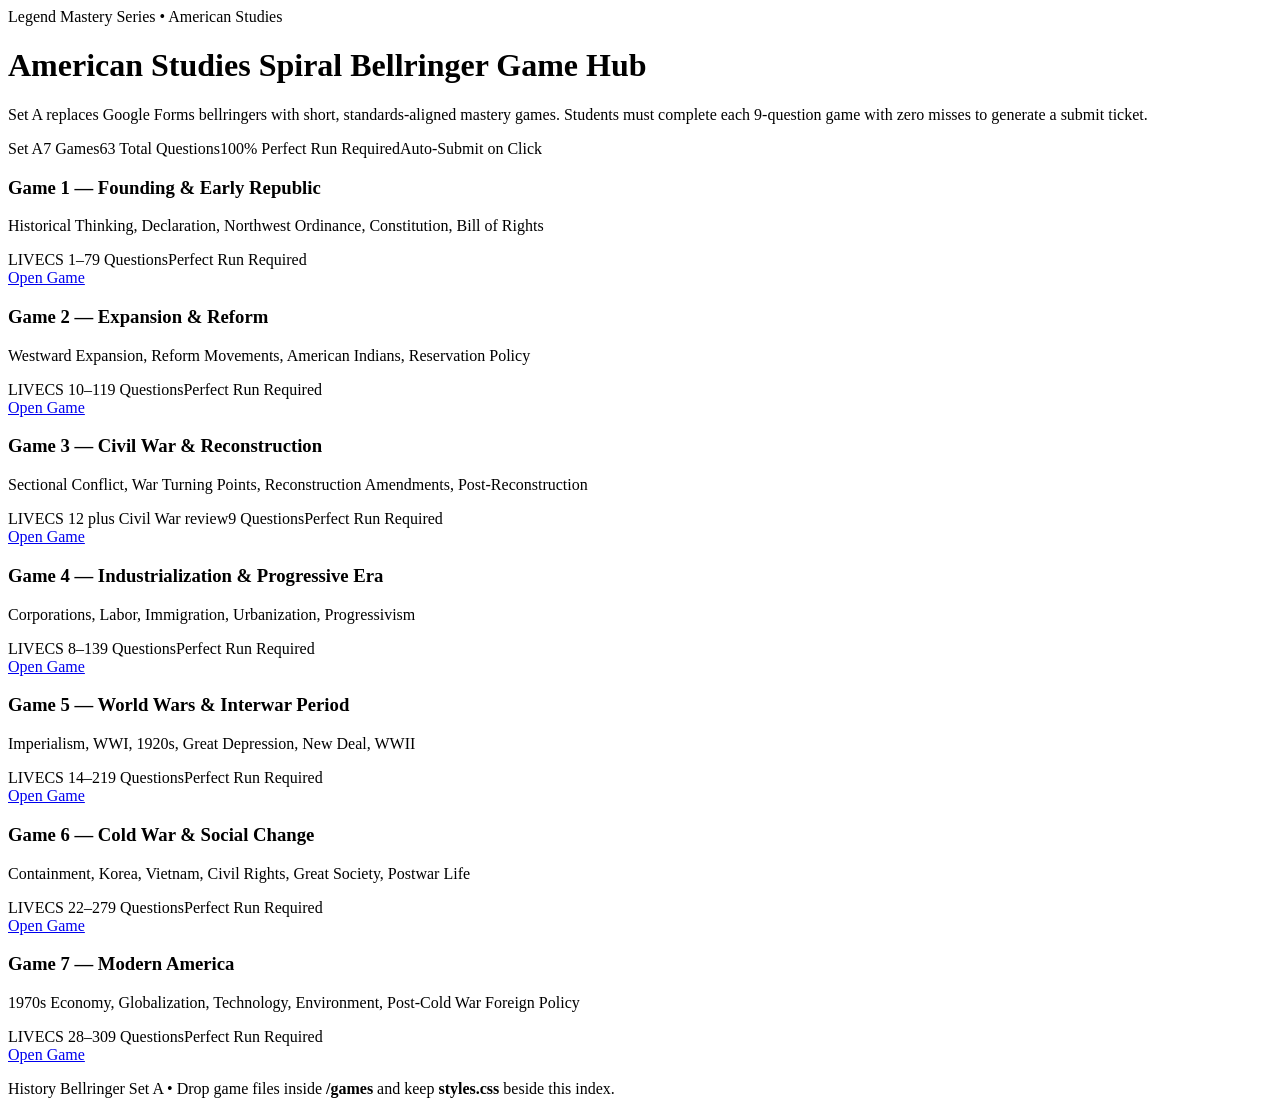
==== index.html @ cceb8383 "Create index.html" ====
<!doctype html>
<html lang="en"><head><meta charset="utf-8"><meta name="viewport" content="width=device-width,initial-scale=1"><title>American Studies Spiral Bellringer Hub — Set A</title><link rel="stylesheet" href="styles.css"><style>.plain{color:inherit;text-decoration:none}</style></head><body><div class="wrap">
<header class="hero"><div class="kicker">Legend Mastery Series • American Studies</div><h1>American Studies Spiral Bellringer Game Hub</h1><p class="sub">Set A replaces Google Forms bellringers with short, standards-aligned mastery games. Students must complete each 9-question game with zero misses to generate a submit ticket.</p><div class="pills"><span class="pill">Set A</span><span class="pill">7 Games</span><span class="pill">63 Total Questions</span><span class="pill">100% Perfect Run Required</span><span class="pill">Auto-Submit on Click</span></div></header>
<section class="grid"><article class="card">
  <h3><a class="plain" href="games/amstud-bellringer-game-1.html">Game 1 — Founding &amp; Early Republic</a></h3>
  <p class="muted">Historical Thinking, Declaration, Northwest Ordinance, Constitution, Bill of Rights</p>
  <div class="meta"><span class="tag live">LIVE</span><span class="tag">CS 1–7</span><span class="tag">9 Questions</span><span class="tag">Perfect Run Required</span></div>
  <div class="btn-row"><a class="btn" href="games/amstud-bellringer-game-1.html">Open Game</a></div>
</article><article class="card">
  <h3><a class="plain" href="games/amstud-bellringer-game-2.html">Game 2 — Expansion &amp; Reform</a></h3>
  <p class="muted">Westward Expansion, Reform Movements, American Indians, Reservation Policy</p>
  <div class="meta"><span class="tag live">LIVE</span><span class="tag">CS 10–11</span><span class="tag">9 Questions</span><span class="tag">Perfect Run Required</span></div>
  <div class="btn-row"><a class="btn" href="games/amstud-bellringer-game-2.html">Open Game</a></div>
</article><article class="card">
  <h3><a class="plain" href="games/amstud-bellringer-game-3.html">Game 3 — Civil War &amp; Reconstruction</a></h3>
  <p class="muted">Sectional Conflict, War Turning Points, Reconstruction Amendments, Post-Reconstruction</p>
  <div class="meta"><span class="tag live">LIVE</span><span class="tag">CS 12 plus Civil War review</span><span class="tag">9 Questions</span><span class="tag">Perfect Run Required</span></div>
  <div class="btn-row"><a class="btn" href="games/amstud-bellringer-game-3.html">Open Game</a></div>
</article><article class="card">
  <h3><a class="plain" href="games/amstud-bellringer-game-4.html">Game 4 — Industrialization &amp; Progressive Era</a></h3>
  <p class="muted">Corporations, Labor, Immigration, Urbanization, Progressivism</p>
  <div class="meta"><span class="tag live">LIVE</span><span class="tag">CS 8–13</span><span class="tag">9 Questions</span><span class="tag">Perfect Run Required</span></div>
  <div class="btn-row"><a class="btn" href="games/amstud-bellringer-game-4.html">Open Game</a></div>
</article><article class="card">
  <h3><a class="plain" href="games/amstud-bellringer-game-5.html">Game 5 — World Wars &amp; Interwar Period</a></h3>
  <p class="muted">Imperialism, WWI, 1920s, Great Depression, New Deal, WWII</p>
  <div class="meta"><span class="tag live">LIVE</span><span class="tag">CS 14–21</span><span class="tag">9 Questions</span><span class="tag">Perfect Run Required</span></div>
  <div class="btn-row"><a class="btn" href="games/amstud-bellringer-game-5.html">Open Game</a></div>
</article><article class="card">
  <h3><a class="plain" href="games/amstud-bellringer-game-6.html">Game 6 — Cold War &amp; Social Change</a></h3>
  <p class="muted">Containment, Korea, Vietnam, Civil Rights, Great Society, Postwar Life</p>
  <div class="meta"><span class="tag live">LIVE</span><span class="tag">CS 22–27</span><span class="tag">9 Questions</span><span class="tag">Perfect Run Required</span></div>
  <div class="btn-row"><a class="btn" href="games/amstud-bellringer-game-6.html">Open Game</a></div>
</article><article class="card">
  <h3><a class="plain" href="games/amstud-bellringer-game-7.html">Game 7 — Modern America</a></h3>
  <p class="muted">1970s Economy, Globalization, Technology, Environment, Post-Cold War Foreign Policy</p>
  <div class="meta"><span class="tag live">LIVE</span><span class="tag">CS 28–30</span><span class="tag">9 Questions</span><span class="tag">Perfect Run Required</span></div>
  <div class="btn-row"><a class="btn" href="games/amstud-bellringer-game-7.html">Open Game</a></div>
</article></section><p class="footer small">History Bellringer Set A • Drop game files inside <b>/games</b> and keep <b>styles.css</b> beside this index.</p></div></body></html>
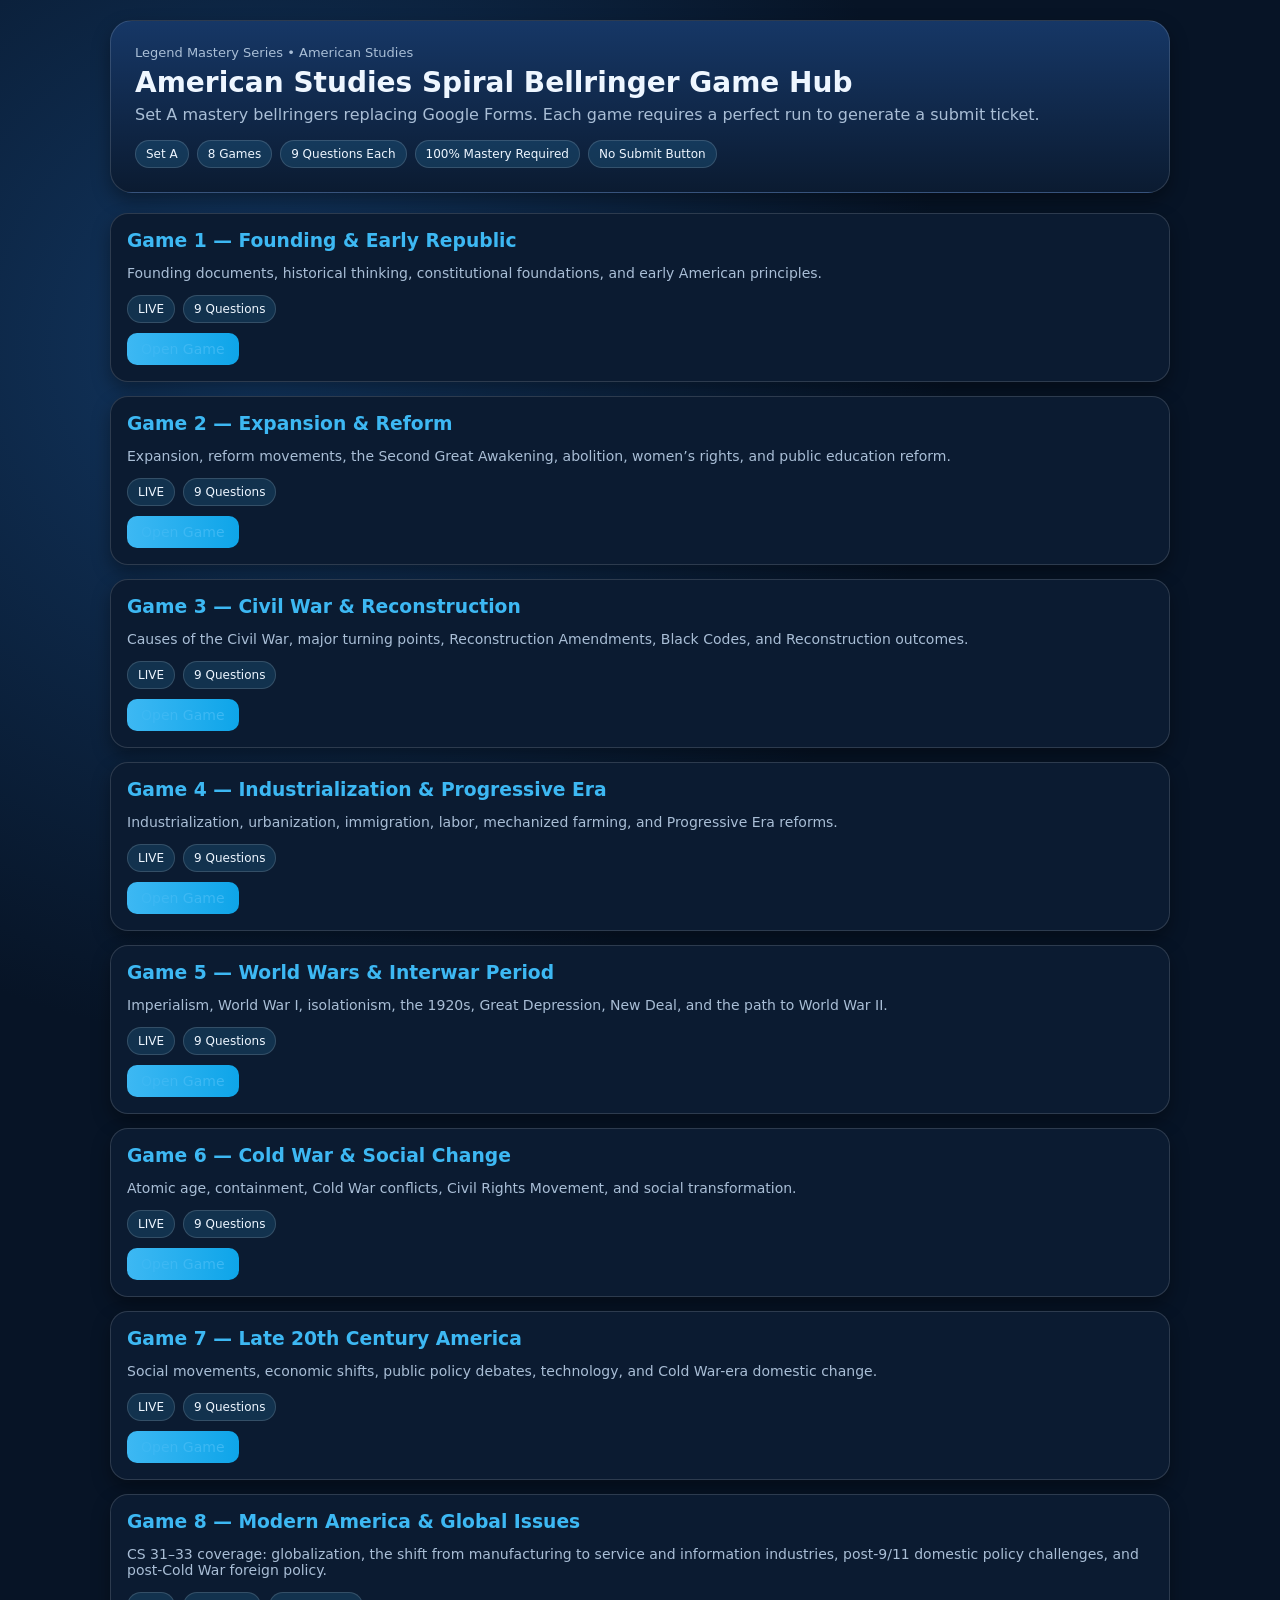
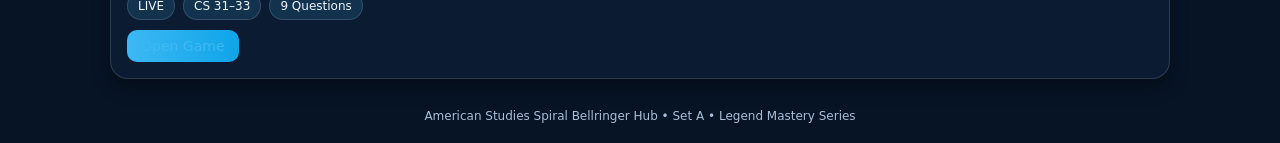
==== commit e98366cc: "Update index.html" ====
--- a/index.html
+++ b/index.html
@@ -1,39 +1,104 @@
 <!doctype html>
-<html lang="en"><head><meta charset="utf-8"><meta name="viewport" content="width=device-width,initial-scale=1"><title>American Studies Spiral Bellringer Hub — Set A</title><link rel="stylesheet" href="styles.css"><style>.plain{color:inherit;text-decoration:none}</style></head><body><div class="wrap">
-<header class="hero"><div class="kicker">Legend Mastery Series • American Studies</div><h1>American Studies Spiral Bellringer Game Hub</h1><p class="sub">Set A replaces Google Forms bellringers with short, standards-aligned mastery games. Students must complete each 9-question game with zero misses to generate a submit ticket.</p><div class="pills"><span class="pill">Set A</span><span class="pill">7 Games</span><span class="pill">63 Total Questions</span><span class="pill">100% Perfect Run Required</span><span class="pill">Auto-Submit on Click</span></div></header>
-<section class="grid"><article class="card">
-  <h3><a class="plain" href="games/amstud-bellringer-game-1.html">Game 1 — Founding &amp; Early Republic</a></h3>
-  <p class="muted">Historical Thinking, Declaration, Northwest Ordinance, Constitution, Bill of Rights</p>
-  <div class="meta"><span class="tag live">LIVE</span><span class="tag">CS 1–7</span><span class="tag">9 Questions</span><span class="tag">Perfect Run Required</span></div>
-  <div class="btn-row"><a class="btn" href="games/amstud-bellringer-game-1.html">Open Game</a></div>
-</article><article class="card">
-  <h3><a class="plain" href="games/amstud-bellringer-game-2.html">Game 2 — Expansion &amp; Reform</a></h3>
-  <p class="muted">Westward Expansion, Reform Movements, American Indians, Reservation Policy</p>
-  <div class="meta"><span class="tag live">LIVE</span><span class="tag">CS 10–11</span><span class="tag">9 Questions</span><span class="tag">Perfect Run Required</span></div>
-  <div class="btn-row"><a class="btn" href="games/amstud-bellringer-game-2.html">Open Game</a></div>
-</article><article class="card">
-  <h3><a class="plain" href="games/amstud-bellringer-game-3.html">Game 3 — Civil War &amp; Reconstruction</a></h3>
-  <p class="muted">Sectional Conflict, War Turning Points, Reconstruction Amendments, Post-Reconstruction</p>
-  <div class="meta"><span class="tag live">LIVE</span><span class="tag">CS 12 plus Civil War review</span><span class="tag">9 Questions</span><span class="tag">Perfect Run Required</span></div>
-  <div class="btn-row"><a class="btn" href="games/amstud-bellringer-game-3.html">Open Game</a></div>
-</article><article class="card">
-  <h3><a class="plain" href="games/amstud-bellringer-game-4.html">Game 4 — Industrialization &amp; Progressive Era</a></h3>
-  <p class="muted">Corporations, Labor, Immigration, Urbanization, Progressivism</p>
-  <div class="meta"><span class="tag live">LIVE</span><span class="tag">CS 8–13</span><span class="tag">9 Questions</span><span class="tag">Perfect Run Required</span></div>
-  <div class="btn-row"><a class="btn" href="games/amstud-bellringer-game-4.html">Open Game</a></div>
-</article><article class="card">
-  <h3><a class="plain" href="games/amstud-bellringer-game-5.html">Game 5 — World Wars &amp; Interwar Period</a></h3>
-  <p class="muted">Imperialism, WWI, 1920s, Great Depression, New Deal, WWII</p>
-  <div class="meta"><span class="tag live">LIVE</span><span class="tag">CS 14–21</span><span class="tag">9 Questions</span><span class="tag">Perfect Run Required</span></div>
-  <div class="btn-row"><a class="btn" href="games/amstud-bellringer-game-5.html">Open Game</a></div>
-</article><article class="card">
-  <h3><a class="plain" href="games/amstud-bellringer-game-6.html">Game 6 — Cold War &amp; Social Change</a></h3>
-  <p class="muted">Containment, Korea, Vietnam, Civil Rights, Great Society, Postwar Life</p>
-  <div class="meta"><span class="tag live">LIVE</span><span class="tag">CS 22–27</span><span class="tag">9 Questions</span><span class="tag">Perfect Run Required</span></div>
-  <div class="btn-row"><a class="btn" href="games/amstud-bellringer-game-6.html">Open Game</a></div>
-</article><article class="card">
-  <h3><a class="plain" href="games/amstud-bellringer-game-7.html">Game 7 — Modern America</a></h3>
-  <p class="muted">1970s Economy, Globalization, Technology, Environment, Post-Cold War Foreign Policy</p>
-  <div class="meta"><span class="tag live">LIVE</span><span class="tag">CS 28–30</span><span class="tag">9 Questions</span><span class="tag">Perfect Run Required</span></div>
-  <div class="btn-row"><a class="btn" href="games/amstud-bellringer-game-7.html">Open Game</a></div>
-</article></section><p class="footer small">History Bellringer Set A • Drop game files inside <b>/games</b> and keep <b>styles.css</b> beside this index.</p></div></body></html>
+<html lang="en">
+<head>
+  <meta charset="utf-8" />
+  <meta name="viewport" content="width=device-width,initial-scale=1" />
+  <title>American Studies Spiral Bellringer Hub — Legend Mastery Series</title>
+  <link rel="stylesheet" href="styles.css" />
+</head>
+
+<body>
+  <div class="wrap">
+
+    <header class="hero">
+      <div class="kicker">Legend Mastery Series • American Studies</div>
+      <h1>American Studies Spiral Bellringer Game Hub</h1>
+      <p class="sub">
+        Set A mastery bellringers replacing Google Forms. Each game requires a perfect run to generate a submit ticket.
+      </p>
+
+      <div class="pills">
+        <span class="pill">Set A</span>
+        <span class="pill">8 Games</span>
+        <span class="pill">9 Questions Each</span>
+        <span class="pill">100% Mastery Required</span>
+        <span class="pill">No Submit Button</span>
+      </div>
+    </header>
+
+    <main class="grid">
+
+      <article class="repo-card">
+        <h3><a href="games/amstud-bellringer-game-1.html">Game 1 — Founding & Early Republic</a></h3>
+        <p>Founding documents, historical thinking, constitutional foundations, and early American principles.</p>
+        <div class="pills"><span class="pill">LIVE</span><span class="pill">9 Questions</span></div>
+        <div class="btn-row"><a class="btn" href="games/amstud-bellringer-game-1.html">Open Game</a></div>
+      </article>
+
+      <article class="repo-card">
+        <h3><a href="games/amstud-bellringer-game-2.html">Game 2 — Expansion & Reform</a></h3>
+        <p>Expansion, reform movements, the Second Great Awakening, abolition, women’s rights, and public education reform.</p>
+        <div class="pills"><span class="pill">LIVE</span><span class="pill">9 Questions</span></div>
+        <div class="btn-row"><a class="btn" href="games/amstud-bellringer-game-2.html">Open Game</a></div>
+      </article>
+
+      <article class="repo-card">
+        <h3><a href="games/amstud-bellringer-game-3.html">Game 3 — Civil War & Reconstruction</a></h3>
+        <p>Causes of the Civil War, major turning points, Reconstruction Amendments, Black Codes, and Reconstruction outcomes.</p>
+        <div class="pills"><span class="pill">LIVE</span><span class="pill">9 Questions</span></div>
+        <div class="btn-row"><a class="btn" href="games/amstud-bellringer-game-3.html">Open Game</a></div>
+      </article>
+
+      <article class="repo-card">
+        <h3><a href="games/amstud-bellringer-game-4.html">Game 4 — Industrialization & Progressive Era</a></h3>
+        <p>Industrialization, urbanization, immigration, labor, mechanized farming, and Progressive Era reforms.</p>
+        <div class="pills"><span class="pill">LIVE</span><span class="pill">9 Questions</span></div>
+        <div class="btn-row"><a class="btn" href="games/amstud-bellringer-game-4.html">Open Game</a></div>
+      </article>
+
+      <article class="repo-card">
+        <h3><a href="games/amstud-bellringer-game-5.html">Game 5 — World Wars & Interwar Period</a></h3>
+        <p>Imperialism, World War I, isolationism, the 1920s, Great Depression, New Deal, and the path to World War II.</p>
+        <div class="pills"><span class="pill">LIVE</span><span class="pill">9 Questions</span></div>
+        <div class="btn-row"><a class="btn" href="games/amstud-bellringer-game-5.html">Open Game</a></div>
+      </article>
+
+      <article class="repo-card">
+        <h3><a href="games/amstud-bellringer-game-6.html">Game 6 — Cold War & Social Change</a></h3>
+        <p>Atomic age, containment, Cold War conflicts, Civil Rights Movement, and social transformation.</p>
+        <div class="pills"><span class="pill">LIVE</span><span class="pill">9 Questions</span></div>
+        <div class="btn-row"><a class="btn" href="games/amstud-bellringer-game-6.html">Open Game</a></div>
+      </article>
+
+      <article class="repo-card">
+        <h3><a href="games/amstud-bellringer-game-7.html">Game 7 — Late 20th Century America</a></h3>
+        <p>Social movements, economic shifts, public policy debates, technology, and Cold War-era domestic change.</p>
+        <div class="pills"><span class="pill">LIVE</span><span class="pill">9 Questions</span></div>
+        <div class="btn-row"><a class="btn" href="games/amstud-bellringer-game-7.html">Open Game</a></div>
+      </article>
+
+      <article class="repo-card">
+        <h3><a href="games/amstud-bellringer-game-8.html">Game 8 — Modern America & Global Issues</a></h3>
+        <p>
+          CS 31–33 coverage: globalization, the shift from manufacturing to service and information industries,
+          post-9/11 domestic policy challenges, and post-Cold War foreign policy.
+        </p>
+        <div class="pills">
+          <span class="pill">LIVE</span>
+          <span class="pill">CS 31–33</span>
+          <span class="pill">9 Questions</span>
+        </div>
+        <div class="btn-row">
+          <a class="btn" href="games/amstud-bellringer-game-8.html">Open Game</a>
+        </div>
+      </article>
+
+    </main>
+
+    <footer class="footer">
+      American Studies Spiral Bellringer Hub • Set A • Legend Mastery Series
+    </footer>
+
+  </div>
+</body>
+</html>
--- a/styles.css
+++ b/styles.css
@@ -0,0 +1,257 @@
+/* =========================
+   ROOT VARIABLES
+========================= */
+:root {
+  --bg: #071426;
+  --panel: #0b1b31;
+  --panel-2: #102542;
+  --text: #eef6ff;
+  --muted: #a9bed6;
+  --line: rgba(255,255,255,0.14);
+
+  --blue: #3db8f3;
+  --green: #22c55e;
+  --red: #ef4444;
+  --gold: #fbbf24;
+
+  --shadow: 0 8px 18px rgba(0,0,0,0.35);
+}
+
+/* =========================
+   GLOBAL
+========================= */
+* {
+  box-sizing: border-box;
+}
+
+body {
+  margin: 0;
+  font-family: Inter, system-ui, -apple-system, Segoe UI, Roboto, Arial, sans-serif;
+  background: radial-gradient(circle at 20% 20%, #123660, #071426 40%);
+  color: var(--text);
+}
+
+.wrap {
+  max-width: 1100px;
+  margin: auto;
+  padding: 20px;
+}
+
+/* =========================
+   HERO HEADER
+========================= */
+.hero {
+  background: linear-gradient(180deg, #163766, #0b1b31);
+  border-radius: 22px;
+  padding: 24px;
+  margin-bottom: 20px;
+  border: 1px solid var(--line);
+  box-shadow: var(--shadow);
+}
+
+.kicker {
+  color: var(--muted);
+  font-size: 13px;
+  margin-bottom: 6px;
+}
+
+.hero h1 {
+  margin: 0;
+  font-size: 28px;
+}
+
+.sub {
+  color: var(--muted);
+  margin-top: 6px;
+}
+
+/* =========================
+   PILLS
+========================= */
+.pills {
+  display: flex;
+  gap: 8px;
+  flex-wrap: wrap;
+  margin-top: 12px;
+}
+
+.pill {
+  background: rgba(61,184,243,0.15);
+  border: 1px solid var(--line);
+  padding: 6px 10px;
+  border-radius: 999px;
+  font-size: 12px;
+}
+
+/* =========================
+   CARD GRID (HUB)
+========================= */
+.grid {
+  display: grid;
+  gap: 14px;
+}
+
+.repo-card {
+  background: var(--panel);
+  border: 1px solid var(--line);
+  border-radius: 18px;
+  padding: 16px;
+  box-shadow: var(--shadow);
+}
+
+.repo-card h3 {
+  margin: 0 0 8px 0;
+}
+
+.repo-card a {
+  color: var(--blue);
+  text-decoration: none;
+}
+
+.repo-card p {
+  color: var(--muted);
+  font-size: 14px;
+}
+
+.btn-row {
+  margin-top: 10px;
+}
+
+/* =========================
+   BUTTONS
+========================= */
+.btn {
+  display: inline-block;
+  padding: 8px 14px;
+  border-radius: 10px;
+  border: none;
+  cursor: pointer;
+  font-size: 14px;
+  background: linear-gradient(90deg, #3db8f3, #0ea5e9);
+  color: white;
+}
+
+.btn.secondary {
+  background: rgba(255,255,255,0.08);
+  border: 1px solid var(--line);
+}
+
+/* =========================
+   GAME SHELL
+========================= */
+.game-shell {
+  background: var(--panel);
+  border: 1px solid var(--line);
+  border-radius: 20px;
+  padding: 20px;
+  box-shadow: var(--shadow);
+}
+
+/* =========================
+   HUD (TOP BAR)
+========================= */
+.hud {
+  display: grid;
+  grid-template-columns: repeat(4, 1fr);
+  gap: 10px;
+  margin-bottom: 14px;
+}
+
+.hud-box {
+  background: var(--panel-2);
+  border: 1px solid var(--line);
+  padding: 10px;
+  border-radius: 12px;
+  text-align: center;
+  font-size: 14px;
+}
+
+/* =========================
+   QUESTION
+========================= */
+.question {
+  font-size: 18px;
+  margin-bottom: 12px;
+}
+
+/* =========================
+   CHOICES
+========================= */
+.choices {
+  display: grid;
+  gap: 10px;
+}
+
+.choice {
+  padding: 10px;
+  border: 1px solid var(--line);
+  border-radius: 12px;
+  cursor: pointer;
+  transition: 0.2s;
+}
+
+.choice:hover {
+  background: rgba(61,184,243,0.12);
+}
+
+.choice.correct {
+  border: 2px solid var(--green);
+  background: rgba(34,197,94,0.15);
+}
+
+.choice.incorrect {
+  border: 2px solid var(--red);
+  background: rgba(239,68,68,0.15);
+}
+
+/* =========================
+   FEEDBACK BOX
+========================= */
+.feedback {
+  margin-top: 14px;
+  padding: 12px;
+  border-radius: 12px;
+  background: rgba(255,255,255,0.08);
+  border: 1px solid var(--line);
+  min-height: 60px;
+}
+
+/* =========================
+   START SCREEN
+========================= */
+.start {
+  text-align: center;
+}
+
+.start input {
+  width: 100%;
+  padding: 10px;
+  border-radius: 10px;
+  border: 1px solid var(--line);
+  margin: 10px 0;
+  background: var(--panel-2);
+  color: var(--text);
+}
+
+/* =========================
+   ERROR BOX (IMPORTANT)
+========================= */
+.error-box {
+  margin-top: 14px;
+  padding: 10px;
+  border-radius: 10px;
+  border: 1px solid var(--red);
+  background: rgba(239,68,68,0.15);
+  color: #ffd6d6;
+  white-space: pre-wrap;
+}
+
+/* =========================
+   FOOTER
+========================= */
+.footer {
+  margin-top: 30px;
+  text-align: center;
+  color: var(--muted);
+  font-size: 12px;
+}
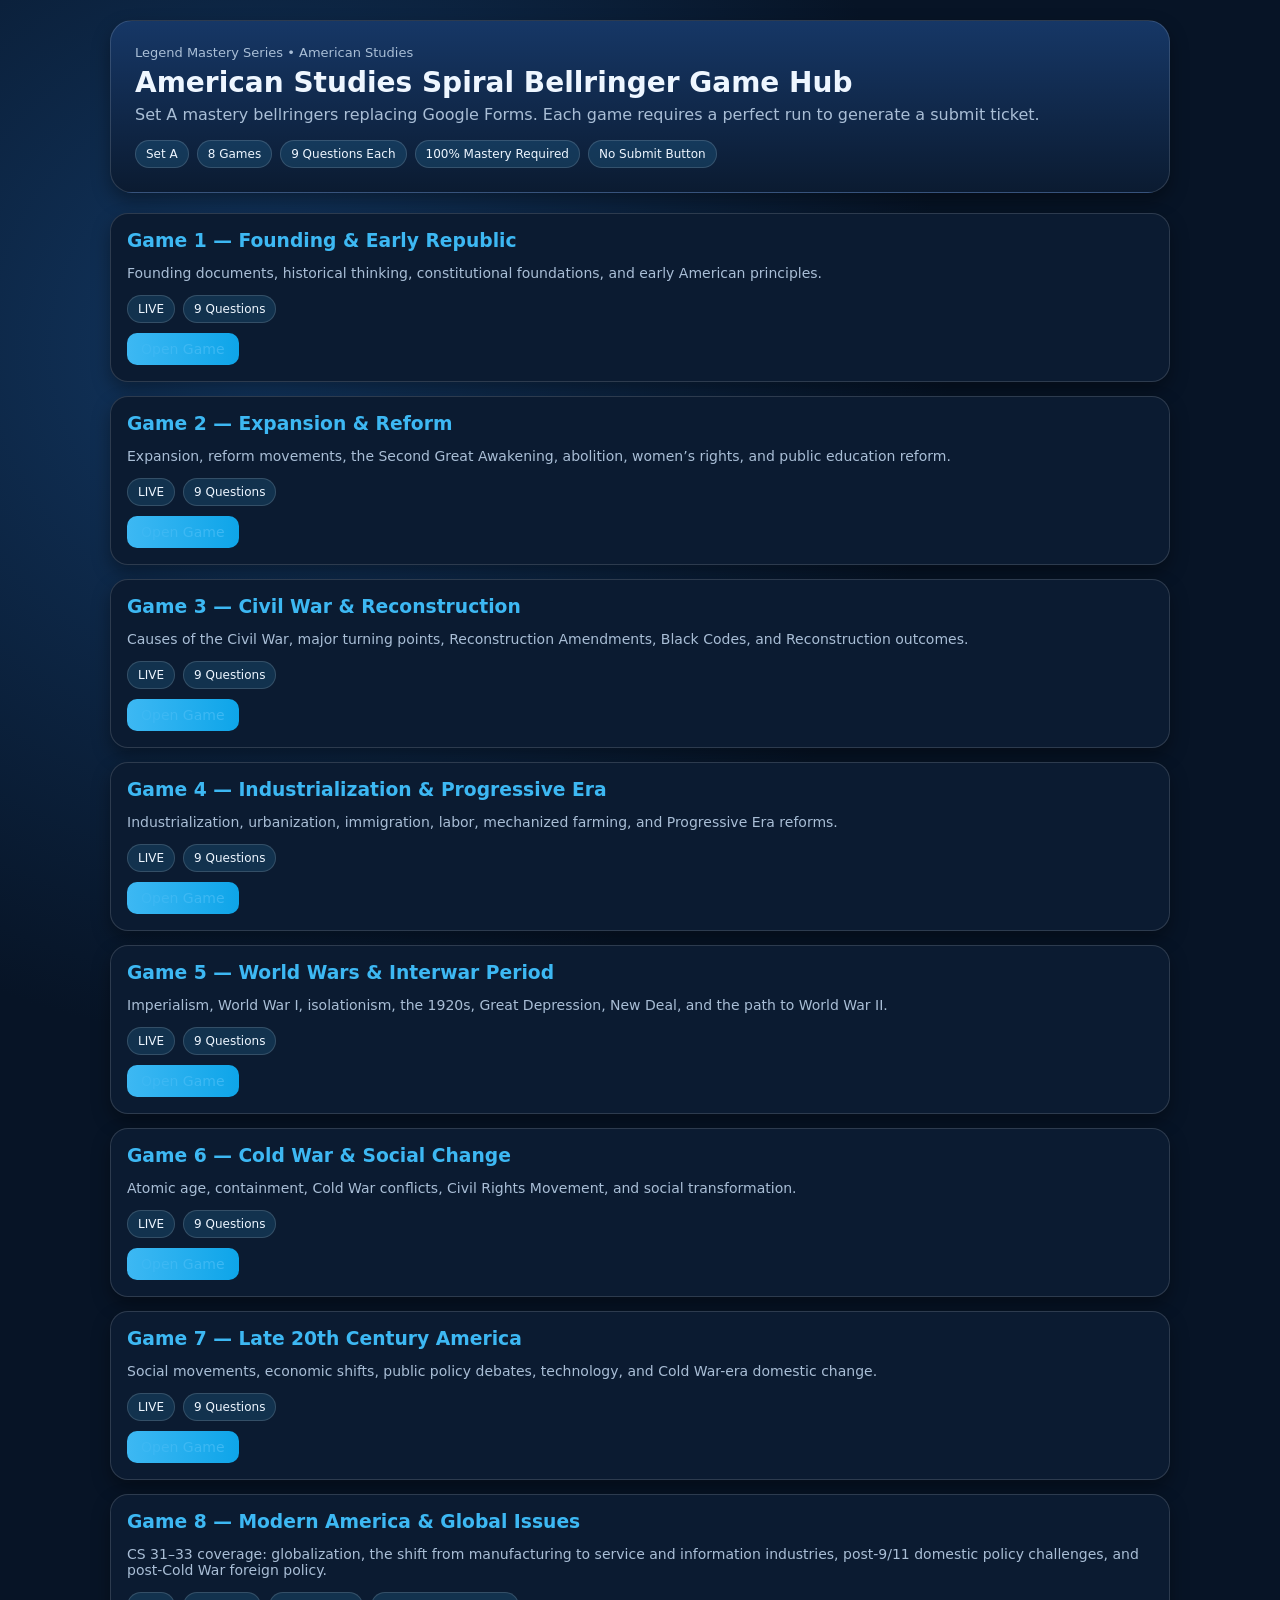
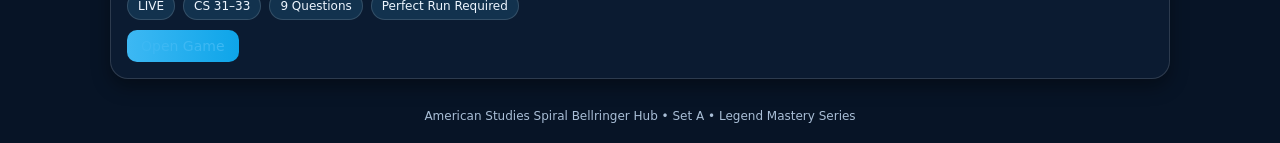
==== commit 79309ddd: "Update index.html" ====
--- a/index.html
+++ b/index.html
@@ -77,21 +77,24 @@
         <div class="btn-row"><a class="btn" href="games/amstud-bellringer-game-7.html">Open Game</a></div>
       </article>
 
-      <article class="repo-card">
-        <h3><a href="games/amstud-bellringer-game-8.html">Game 8 — Modern America & Global Issues</a></h3>
-        <p>
-          CS 31–33 coverage: globalization, the shift from manufacturing to service and information industries,
-          post-9/11 domestic policy challenges, and post-Cold War foreign policy.
-        </p>
-        <div class="pills">
-          <span class="pill">LIVE</span>
-          <span class="pill">CS 31–33</span>
-          <span class="pill">9 Questions</span>
-        </div>
-        <div class="btn-row">
-          <a class="btn" href="games/amstud-bellringer-game-8.html">Open Game</a>
-        </div>
-      </article>
+     <article class="repo-card">
+  <h3><a href="games/amstud-bellringer-game-8.html">Game 8 — Modern America & Global Issues</a></h3>
+  <p class="muted">
+    CS 31–33 coverage: globalization, the shift from manufacturing to service and information industries,
+    post-9/11 domestic policy challenges, and post-Cold War foreign policy.
+  </p>
+
+  <div class="pills">
+    <span class="pill">LIVE</span>
+    <span class="pill">CS 31–33</span>
+    <span class="pill">9 Questions</span>
+    <span class="pill">Perfect Run Required</span>
+  </div>
+
+  <div class="btn-row">
+    <a class="btn" href="games/amstud-bellringer-game-8.html">Open Game</a>
+  </div>
+</article>
 
     </main>
 
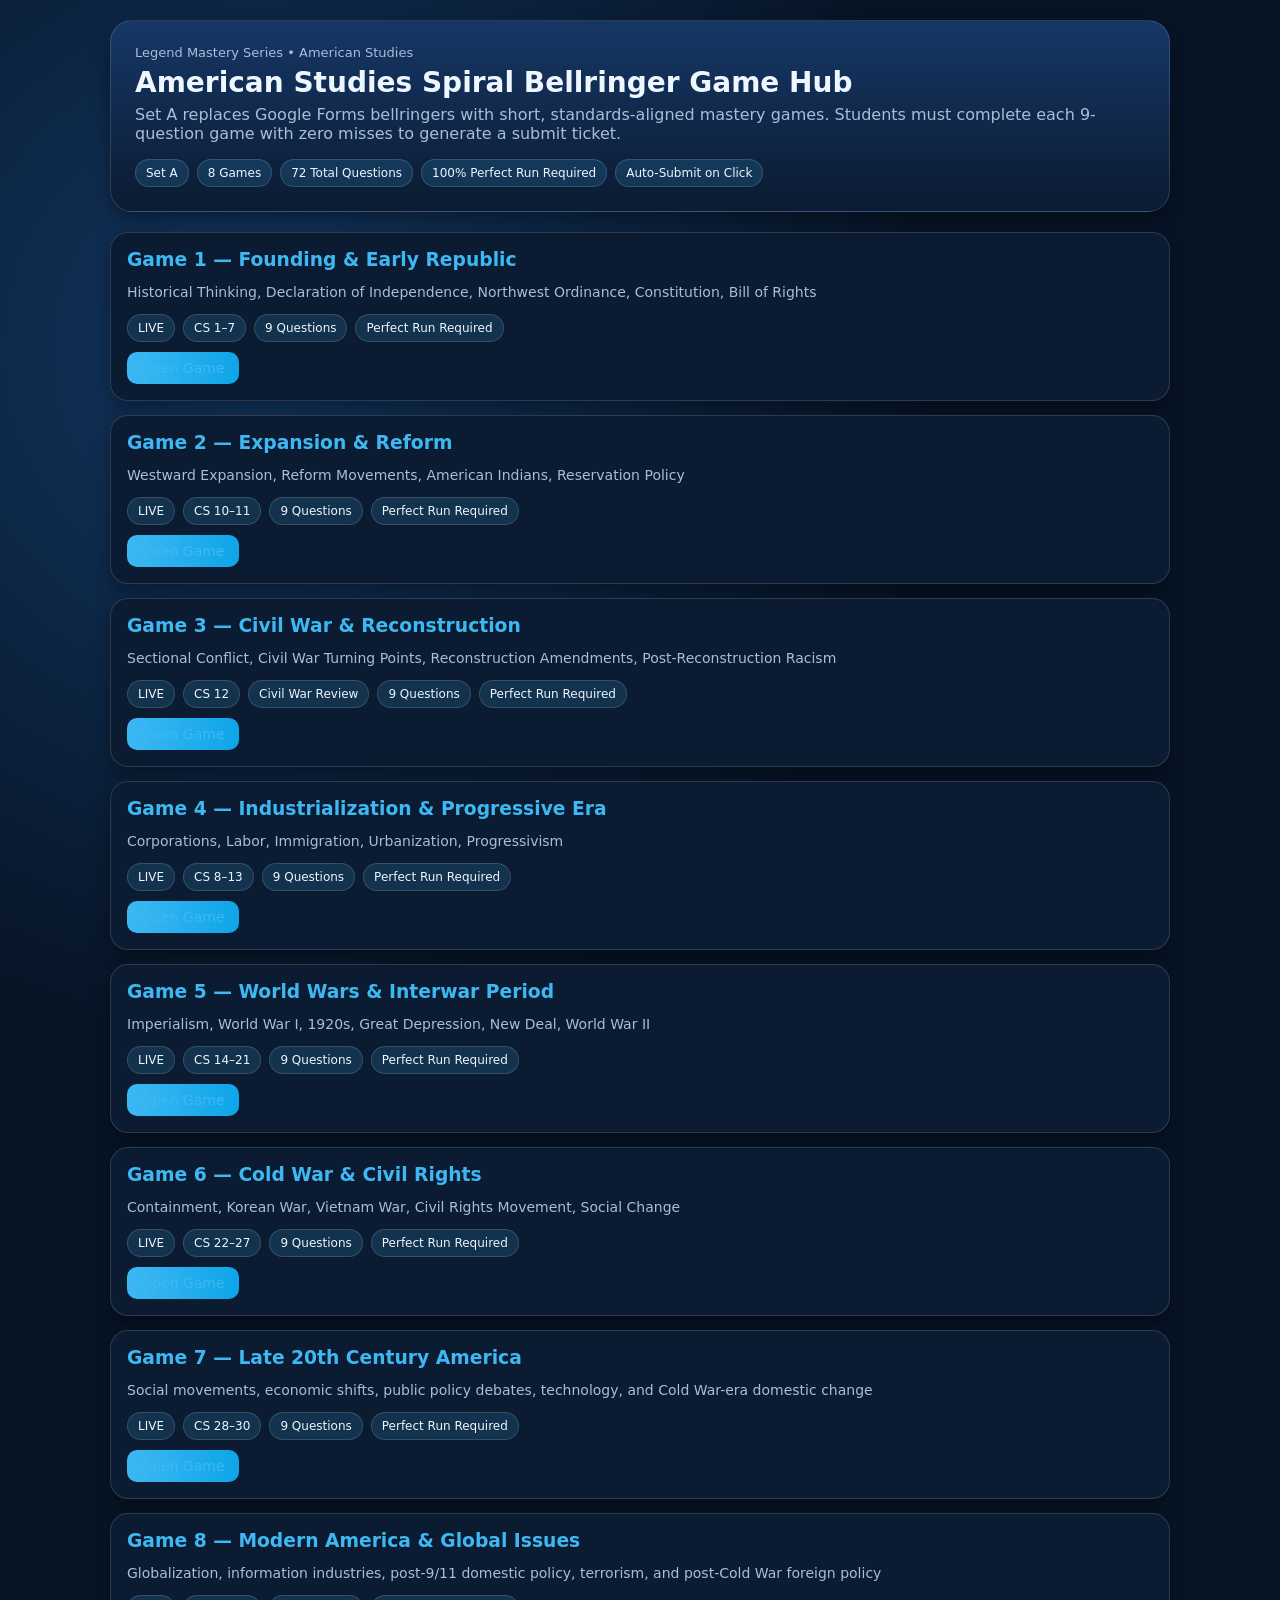
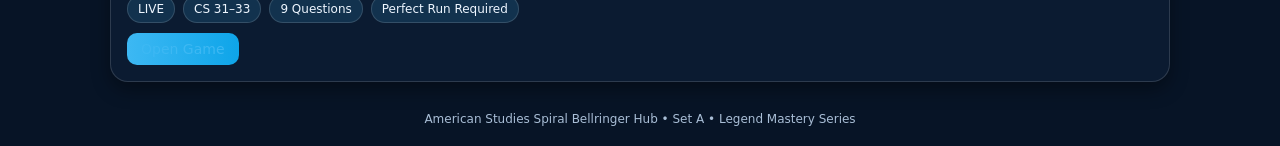
==== commit 947a14ae: "Update index.html" ====
--- a/index.html
+++ b/index.html
@@ -14,15 +14,16 @@
       <div class="kicker">Legend Mastery Series • American Studies</div>
       <h1>American Studies Spiral Bellringer Game Hub</h1>
       <p class="sub">
-        Set A mastery bellringers replacing Google Forms. Each game requires a perfect run to generate a submit ticket.
+        Set A replaces Google Forms bellringers with short, standards-aligned mastery games.
+        Students must complete each 9-question game with zero misses to generate a submit ticket.
       </p>
 
       <div class="pills">
         <span class="pill">Set A</span>
         <span class="pill">8 Games</span>
-        <span class="pill">9 Questions Each</span>
-        <span class="pill">100% Mastery Required</span>
-        <span class="pill">No Submit Button</span>
+        <span class="pill">72 Total Questions</span>
+        <span class="pill">100% Perfect Run Required</span>
+        <span class="pill">Auto-Submit on Click</span>
       </div>
     </header>
 
@@ -30,71 +31,132 @@
 
       <article class="repo-card">
         <h3><a href="games/amstud-bellringer-game-1.html">Game 1 — Founding & Early Republic</a></h3>
-        <p>Founding documents, historical thinking, constitutional foundations, and early American principles.</p>
-        <div class="pills"><span class="pill">LIVE</span><span class="pill">9 Questions</span></div>
-        <div class="btn-row"><a class="btn" href="games/amstud-bellringer-game-1.html">Open Game</a></div>
+        <p class="muted">
+          Historical Thinking, Declaration of Independence, Northwest Ordinance, Constitution, Bill of Rights
+        </p>
+        <div class="pills">
+          <span class="pill">LIVE</span>
+          <span class="pill">CS 1–7</span>
+          <span class="pill">9 Questions</span>
+          <span class="pill">Perfect Run Required</span>
+        </div>
+        <div class="btn-row">
+          <a class="btn" href="games/amstud-bellringer-game-1.html">Open Game</a>
+        </div>
       </article>
 
       <article class="repo-card">
         <h3><a href="games/amstud-bellringer-game-2.html">Game 2 — Expansion & Reform</a></h3>
-        <p>Expansion, reform movements, the Second Great Awakening, abolition, women’s rights, and public education reform.</p>
-        <div class="pills"><span class="pill">LIVE</span><span class="pill">9 Questions</span></div>
-        <div class="btn-row"><a class="btn" href="games/amstud-bellringer-game-2.html">Open Game</a></div>
+        <p class="muted">
+          Westward Expansion, Reform Movements, American Indians, Reservation Policy
+        </p>
+        <div class="pills">
+          <span class="pill">LIVE</span>
+          <span class="pill">CS 10–11</span>
+          <span class="pill">9 Questions</span>
+          <span class="pill">Perfect Run Required</span>
+        </div>
+        <div class="btn-row">
+          <a class="btn" href="games/amstud-bellringer-game-2.html">Open Game</a>
+        </div>
       </article>
 
       <article class="repo-card">
         <h3><a href="games/amstud-bellringer-game-3.html">Game 3 — Civil War & Reconstruction</a></h3>
-        <p>Causes of the Civil War, major turning points, Reconstruction Amendments, Black Codes, and Reconstruction outcomes.</p>
-        <div class="pills"><span class="pill">LIVE</span><span class="pill">9 Questions</span></div>
-        <div class="btn-row"><a class="btn" href="games/amstud-bellringer-game-3.html">Open Game</a></div>
+        <p class="muted">
+          Sectional Conflict, Civil War Turning Points, Reconstruction Amendments, Post-Reconstruction Racism
+        </p>
+        <div class="pills">
+          <span class="pill">LIVE</span>
+          <span class="pill">CS 12</span>
+          <span class="pill">Civil War Review</span>
+          <span class="pill">9 Questions</span>
+          <span class="pill">Perfect Run Required</span>
+        </div>
+        <div class="btn-row">
+          <a class="btn" href="games/amstud-bellringer-game-3.html">Open Game</a>
+        </div>
       </article>
 
       <article class="repo-card">
         <h3><a href="games/amstud-bellringer-game-4.html">Game 4 — Industrialization & Progressive Era</a></h3>
-        <p>Industrialization, urbanization, immigration, labor, mechanized farming, and Progressive Era reforms.</p>
-        <div class="pills"><span class="pill">LIVE</span><span class="pill">9 Questions</span></div>
-        <div class="btn-row"><a class="btn" href="games/amstud-bellringer-game-4.html">Open Game</a></div>
+        <p class="muted">
+          Corporations, Labor, Immigration, Urbanization, Progressivism
+        </p>
+        <div class="pills">
+          <span class="pill">LIVE</span>
+          <span class="pill">CS 8–13</span>
+          <span class="pill">9 Questions</span>
+          <span class="pill">Perfect Run Required</span>
+        </div>
+        <div class="btn-row">
+          <a class="btn" href="games/amstud-bellringer-game-4.html">Open Game</a>
+        </div>
       </article>
 
       <article class="repo-card">
         <h3><a href="games/amstud-bellringer-game-5.html">Game 5 — World Wars & Interwar Period</a></h3>
-        <p>Imperialism, World War I, isolationism, the 1920s, Great Depression, New Deal, and the path to World War II.</p>
-        <div class="pills"><span class="pill">LIVE</span><span class="pill">9 Questions</span></div>
-        <div class="btn-row"><a class="btn" href="games/amstud-bellringer-game-5.html">Open Game</a></div>
+        <p class="muted">
+          Imperialism, World War I, 1920s, Great Depression, New Deal, World War II
+        </p>
+        <div class="pills">
+          <span class="pill">LIVE</span>
+          <span class="pill">CS 14–21</span>
+          <span class="pill">9 Questions</span>
+          <span class="pill">Perfect Run Required</span>
+        </div>
+        <div class="btn-row">
+          <a class="btn" href="games/amstud-bellringer-game-5.html">Open Game</a>
+        </div>
       </article>
 
       <article class="repo-card">
-        <h3><a href="games/amstud-bellringer-game-6.html">Game 6 — Cold War & Social Change</a></h3>
-        <p>Atomic age, containment, Cold War conflicts, Civil Rights Movement, and social transformation.</p>
-        <div class="pills"><span class="pill">LIVE</span><span class="pill">9 Questions</span></div>
-        <div class="btn-row"><a class="btn" href="games/amstud-bellringer-game-6.html">Open Game</a></div>
+        <h3><a href="games/amstud-bellringer-game-6.html">Game 6 — Cold War & Civil Rights</a></h3>
+        <p class="muted">
+          Containment, Korean War, Vietnam War, Civil Rights Movement, Social Change
+        </p>
+        <div class="pills">
+          <span class="pill">LIVE</span>
+          <span class="pill">CS 22–27</span>
+          <span class="pill">9 Questions</span>
+          <span class="pill">Perfect Run Required</span>
+        </div>
+        <div class="btn-row">
+          <a class="btn" href="games/amstud-bellringer-game-6.html">Open Game</a>
+        </div>
       </article>
 
       <article class="repo-card">
         <h3><a href="games/amstud-bellringer-game-7.html">Game 7 — Late 20th Century America</a></h3>
-        <p>Social movements, economic shifts, public policy debates, technology, and Cold War-era domestic change.</p>
-        <div class="pills"><span class="pill">LIVE</span><span class="pill">9 Questions</span></div>
-        <div class="btn-row"><a class="btn" href="games/amstud-bellringer-game-7.html">Open Game</a></div>
+        <p class="muted">
+          Social movements, economic shifts, public policy debates, technology, and Cold War-era domestic change
+        </p>
+        <div class="pills">
+          <span class="pill">LIVE</span>
+          <span class="pill">CS 28–30</span>
+          <span class="pill">9 Questions</span>
+          <span class="pill">Perfect Run Required</span>
+        </div>
+        <div class="btn-row">
+          <a class="btn" href="games/amstud-bellringer-game-7.html">Open Game</a>
+        </div>
       </article>
 
-     <article class="repo-card">
-  <h3><a href="games/amstud-bellringer-game-8.html">Game 8 — Modern America & Global Issues</a></h3>
-  <p class="muted">
-    CS 31–33 coverage: globalization, the shift from manufacturing to service and information industries,
-    post-9/11 domestic policy challenges, and post-Cold War foreign policy.
-  </p>
-
-  <div class="pills">
-    <span class="pill">LIVE</span>
-    <span class="pill">CS 31–33</span>
-    <span class="pill">9 Questions</span>
-    <span class="pill">Perfect Run Required</span>
-  </div>
-
-  <div class="btn-row">
-    <a class="btn" href="games/amstud-bellringer-game-8.html">Open Game</a>
-  </div>
-</article>
+      <article class="repo-card">
+        <h3><a href="games/amstud-bellringer-game-8.html">Game 8 — Modern America & Global Issues</a></h3>
+        <p class="muted">
+          Globalization, information industries, post-9/11 domestic policy, terrorism, and post-Cold War foreign policy
+        </p>
+        <div class="pills">
+          <span class="pill">LIVE</span>
+          <span class="pill">CS 31–33</span>
+          <span class="pill">9 Questions</span>
+          <span class="pill">Perfect Run Required</span>
+        </div>
+        <div class="btn-row">
+          <a class="btn" href="games/amstud-bellringer-game-8.html">Open Game</a>
+        </div>
+      </article>
 
     </main>
 
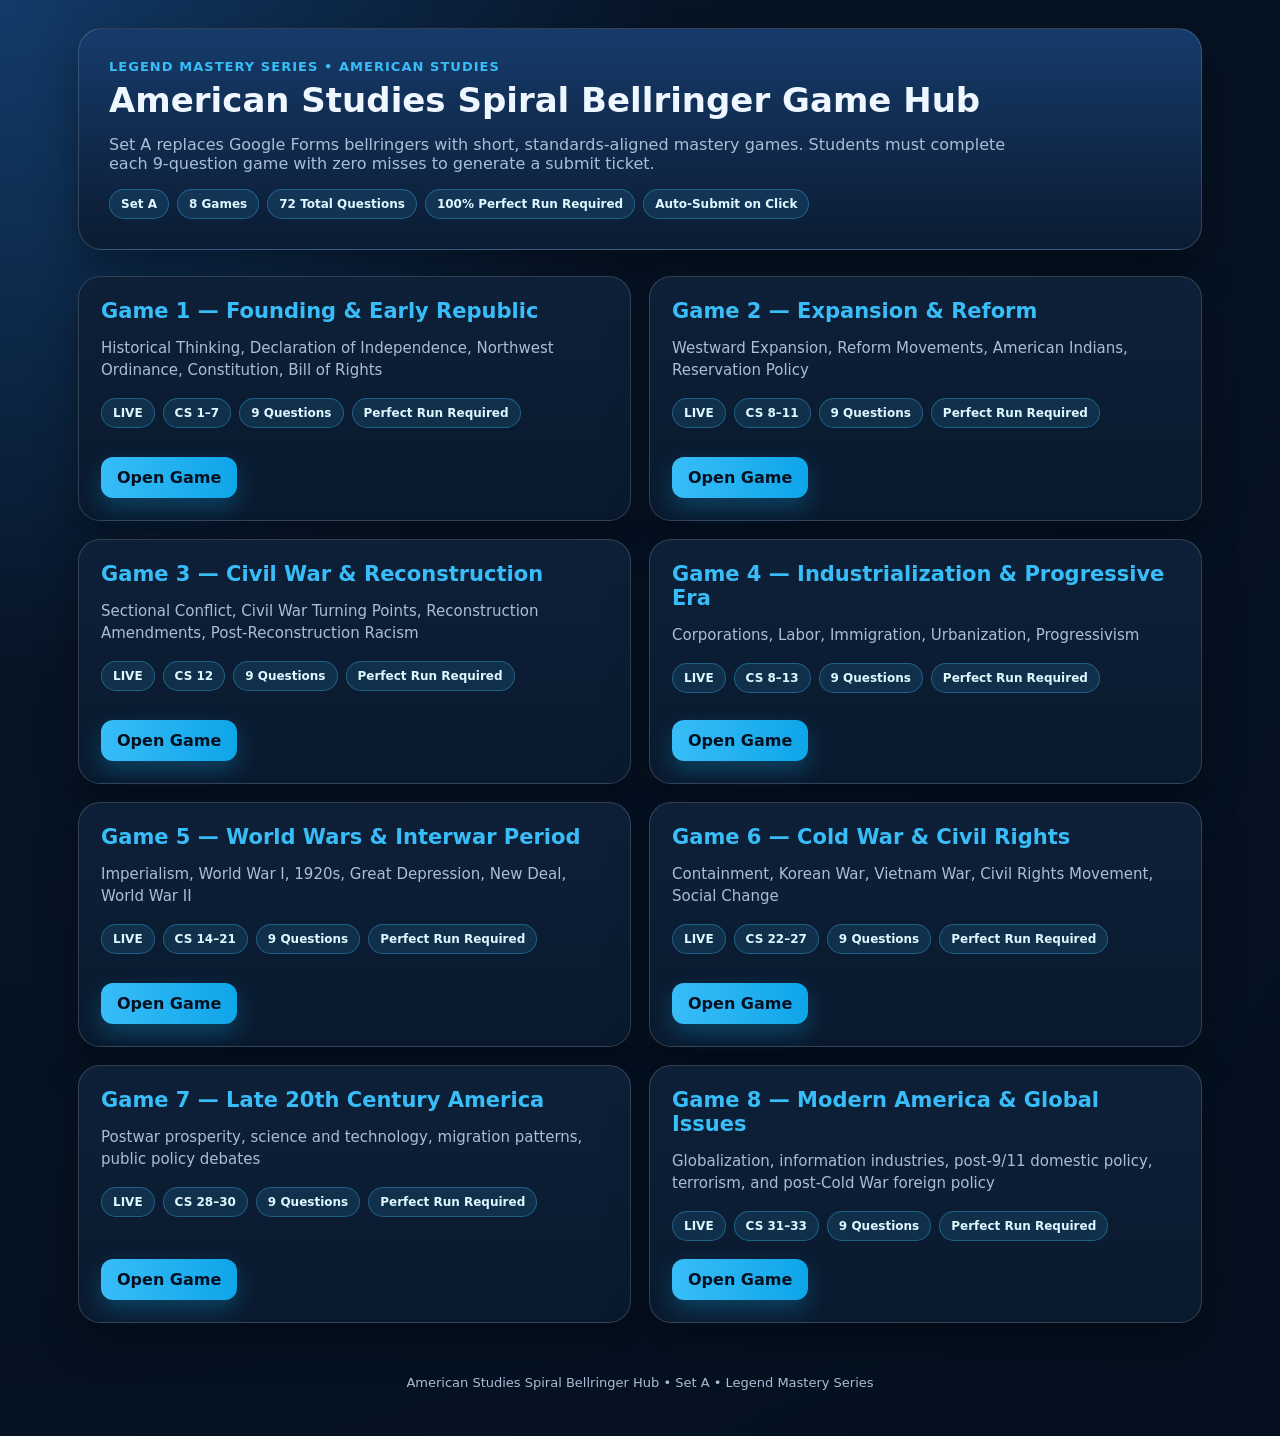
==== commit 2d623119: "Refactor game articles for improved structure" ====
--- a/index.html
+++ b/index.html
@@ -30,15 +30,15 @@
     <main class="grid">
 
       <article class="repo-card">
-        <h3><a href="games/amstud-bellringer-game-1.html">Game 1 — Founding & Early Republic</a></h3>
-        <p class="muted">
-          Historical Thinking, Declaration of Independence, Northwest Ordinance, Constitution, Bill of Rights
-        </p>
-        <div class="pills">
-          <span class="pill">LIVE</span>
-          <span class="pill">CS 1–7</span>
-          <span class="pill">9 Questions</span>
-          <span class="pill">Perfect Run Required</span>
+        <div>
+          <h3><a href="games/amstud-bellringer-game-1.html">Game 1 — Founding & Early Republic</a></h3>
+          <p class="muted">Historical Thinking, Declaration of Independence, Northwest Ordinance, Constitution, Bill of Rights</p>
+          <div class="pills">
+            <span class="pill">LIVE</span>
+            <span class="pill">CS 1–7</span>
+            <span class="pill">9 Questions</span>
+            <span class="pill">Perfect Run Required</span>
+          </div>
         </div>
         <div class="btn-row">
           <a class="btn" href="games/amstud-bellringer-game-1.html">Open Game</a>
@@ -46,15 +46,15 @@
       </article>
 
       <article class="repo-card">
-        <h3><a href="games/amstud-bellringer-game-2.html">Game 2 — Expansion & Reform</a></h3>
-        <p class="muted">
-          Westward Expansion, Reform Movements, American Indians, Reservation Policy
-        </p>
-        <div class="pills">
-          <span class="pill">LIVE</span>
-          <span class="pill">CS 10–11</span>
-          <span class="pill">9 Questions</span>
-          <span class="pill">Perfect Run Required</span>
+        <div>
+          <h3><a href="games/amstud-bellringer-game-2.html">Game 2 — Expansion & Reform</a></h3>
+          <p class="muted">Westward Expansion, Reform Movements, American Indians, Reservation Policy</p>
+          <div class="pills">
+            <span class="pill">LIVE</span>
+            <span class="pill">CS 8–11</span>
+            <span class="pill">9 Questions</span>
+            <span class="pill">Perfect Run Required</span>
+          </div>
         </div>
         <div class="btn-row">
           <a class="btn" href="games/amstud-bellringer-game-2.html">Open Game</a>
@@ -62,16 +62,15 @@
       </article>
 
       <article class="repo-card">
-        <h3><a href="games/amstud-bellringer-game-3.html">Game 3 — Civil War & Reconstruction</a></h3>
-        <p class="muted">
-          Sectional Conflict, Civil War Turning Points, Reconstruction Amendments, Post-Reconstruction Racism
-        </p>
-        <div class="pills">
-          <span class="pill">LIVE</span>
-          <span class="pill">CS 12</span>
-          <span class="pill">Civil War Review</span>
-          <span class="pill">9 Questions</span>
-          <span class="pill">Perfect Run Required</span>
+        <div>
+          <h3><a href="games/amstud-bellringer-game-3.html">Game 3 — Civil War & Reconstruction</a></h3>
+          <p class="muted">Sectional Conflict, Civil War Turning Points, Reconstruction Amendments, Post-Reconstruction Racism</p>
+          <div class="pills">
+            <span class="pill">LIVE</span>
+            <span class="pill">CS 12</span>
+            <span class="pill">9 Questions</span>
+            <span class="pill">Perfect Run Required</span>
+          </div>
         </div>
         <div class="btn-row">
           <a class="btn" href="games/amstud-bellringer-game-3.html">Open Game</a>
@@ -79,15 +78,15 @@
       </article>
 
       <article class="repo-card">
-        <h3><a href="games/amstud-bellringer-game-4.html">Game 4 — Industrialization & Progressive Era</a></h3>
-        <p class="muted">
-          Corporations, Labor, Immigration, Urbanization, Progressivism
-        </p>
-        <div class="pills">
-          <span class="pill">LIVE</span>
-          <span class="pill">CS 8–13</span>
-          <span class="pill">9 Questions</span>
-          <span class="pill">Perfect Run Required</span>
+        <div>
+          <h3><a href="games/amstud-bellringer-game-4.html">Game 4 — Industrialization & Progressive Era</a></h3>
+          <p class="muted">Corporations, Labor, Immigration, Urbanization, Progressivism</p>
+          <div class="pills">
+            <span class="pill">LIVE</span>
+            <span class="pill">CS 8–13</span>
+            <span class="pill">9 Questions</span>
+            <span class="pill">Perfect Run Required</span>
+          </div>
         </div>
         <div class="btn-row">
           <a class="btn" href="games/amstud-bellringer-game-4.html">Open Game</a>
@@ -95,15 +94,15 @@
       </article>
 
       <article class="repo-card">
-        <h3><a href="games/amstud-bellringer-game-5.html">Game 5 — World Wars & Interwar Period</a></h3>
-        <p class="muted">
-          Imperialism, World War I, 1920s, Great Depression, New Deal, World War II
-        </p>
-        <div class="pills">
-          <span class="pill">LIVE</span>
-          <span class="pill">CS 14–21</span>
-          <span class="pill">9 Questions</span>
-          <span class="pill">Perfect Run Required</span>
+        <div>
+          <h3><a href="games/amstud-bellringer-game-5.html">Game 5 — World Wars & Interwar Period</a></h3>
+          <p class="muted">Imperialism, World War I, 1920s, Great Depression, New Deal, World War II</p>
+          <div class="pills">
+            <span class="pill">LIVE</span>
+            <span class="pill">CS 14–21</span>
+            <span class="pill">9 Questions</span>
+            <span class="pill">Perfect Run Required</span>
+          </div>
         </div>
         <div class="btn-row">
           <a class="btn" href="games/amstud-bellringer-game-5.html">Open Game</a>
@@ -111,15 +110,15 @@
       </article>
 
       <article class="repo-card">
-        <h3><a href="games/amstud-bellringer-game-6.html">Game 6 — Cold War & Civil Rights</a></h3>
-        <p class="muted">
-          Containment, Korean War, Vietnam War, Civil Rights Movement, Social Change
-        </p>
-        <div class="pills">
-          <span class="pill">LIVE</span>
-          <span class="pill">CS 22–27</span>
-          <span class="pill">9 Questions</span>
-          <span class="pill">Perfect Run Required</span>
+        <div>
+          <h3><a href="games/amstud-bellringer-game-6.html">Game 6 — Cold War & Civil Rights</a></h3>
+          <p class="muted">Containment, Korean War, Vietnam War, Civil Rights Movement, Social Change</p>
+          <div class="pills">
+            <span class="pill">LIVE</span>
+            <span class="pill">CS 22–27</span>
+            <span class="pill">9 Questions</span>
+            <span class="pill">Perfect Run Required</span>
+          </div>
         </div>
         <div class="btn-row">
           <a class="btn" href="games/amstud-bellringer-game-6.html">Open Game</a>
@@ -127,15 +126,15 @@
       </article>
 
       <article class="repo-card">
-        <h3><a href="games/amstud-bellringer-game-7.html">Game 7 — Late 20th Century America</a></h3>
-        <p class="muted">
-          Social movements, economic shifts, public policy debates, technology, and Cold War-era domestic change
-        </p>
-        <div class="pills">
-          <span class="pill">LIVE</span>
-          <span class="pill">CS 28–30</span>
-          <span class="pill">9 Questions</span>
-          <span class="pill">Perfect Run Required</span>
+        <div>
+          <h3><a href="games/amstud-bellringer-game-7.html">Game 7 — Late 20th Century America</a></h3>
+          <p class="muted">Postwar prosperity, science and technology, migration patterns, public policy debates</p>
+          <div class="pills">
+            <span class="pill">LIVE</span>
+            <span class="pill">CS 28–30</span>
+            <span class="pill">9 Questions</span>
+            <span class="pill">Perfect Run Required</span>
+          </div>
         </div>
         <div class="btn-row">
           <a class="btn" href="games/amstud-bellringer-game-7.html">Open Game</a>
@@ -143,15 +142,15 @@
       </article>
 
       <article class="repo-card">
-        <h3><a href="games/amstud-bellringer-game-8.html">Game 8 — Modern America & Global Issues</a></h3>
-        <p class="muted">
-          Globalization, information industries, post-9/11 domestic policy, terrorism, and post-Cold War foreign policy
-        </p>
-        <div class="pills">
-          <span class="pill">LIVE</span>
-          <span class="pill">CS 31–33</span>
-          <span class="pill">9 Questions</span>
-          <span class="pill">Perfect Run Required</span>
+        <div>
+          <h3><a href="games/amstud-bellringer-game-8.html">Game 8 — Modern America & Global Issues</a></h3>
+          <p class="muted">Globalization, information industries, post-9/11 domestic policy, terrorism, and post-Cold War foreign policy</p>
+          <div class="pills">
+            <span class="pill">LIVE</span>
+            <span class="pill">CS 31–33</span>
+            <span class="pill">9 Questions</span>
+            <span class="pill">Perfect Run Required</span>
+          </div>
         </div>
         <div class="btn-row">
           <a class="btn" href="games/amstud-bellringer-game-8.html">Open Game</a>
--- a/styles.css
+++ b/styles.css
@@ -1,257 +1,160 @@
-/* =========================
-   ROOT VARIABLES
-========================= */
 :root {
   --bg: #071426;
   --panel: #0b1b31;
-  --panel-2: #102542;
+  --panel2: #102542;
+  --card: #0d2038;
   --text: #eef6ff;
   --muted: #a9bed6;
-  --line: rgba(255,255,255,0.14);
-
-  --blue: #3db8f3;
+  --line: rgba(255,255,255,.16);
+  --blue: #38bdf8;
+  --blue2: #0ea5e9;
   --green: #22c55e;
-  --red: #ef4444;
-  --gold: #fbbf24;
-
-  --shadow: 0 8px 18px rgba(0,0,0,0.35);
+  --shadow: 0 18px 40px rgba(0,0,0,.35);
 }
 
-/* =========================
-   GLOBAL
-========================= */
 * {
   box-sizing: border-box;
 }
 
 body {
   margin: 0;
-  font-family: Inter, system-ui, -apple-system, Segoe UI, Roboto, Arial, sans-serif;
-  background: radial-gradient(circle at 20% 20%, #123660, #071426 40%);
+  font-family: Inter, system-ui, Segoe UI, Arial, sans-serif;
+  background:
+    radial-gradient(circle at top left, #123b68 0%, #071426 35%, #04101f 100%);
   color: var(--text);
 }
 
 .wrap {
-  max-width: 1100px;
-  margin: auto;
-  padding: 20px;
+  max-width: 1180px;
+  margin: 0 auto;
+  padding: 28px;
 }
 
-/* =========================
-   HERO HEADER
-========================= */
 .hero {
-  background: linear-gradient(180deg, #163766, #0b1b31);
-  border-radius: 22px;
-  padding: 24px;
-  margin-bottom: 20px;
+  background: linear-gradient(180deg, #163b6b, #0b1b31);
   border: 1px solid var(--line);
+  border-radius: 24px;
+  padding: 30px;
+  margin-bottom: 26px;
   box-shadow: var(--shadow);
 }
 
 .kicker {
-  color: var(--muted);
+  color: var(--blue);
   font-size: 13px;
-  margin-bottom: 6px;
+  font-weight: 800;
+  letter-spacing: .08em;
+  text-transform: uppercase;
 }
 
 .hero h1 {
-  margin: 0;
-  font-size: 28px;
+  margin: 8px 0 10px;
+  font-size: 34px;
+  line-height: 1.1;
 }
 
 .sub {
   color: var(--muted);
-  margin-top: 6px;
+  font-size: 16px;
+  max-width: 900px;
 }
 
-/* =========================
-   PILLS
-========================= */
 .pills {
   display: flex;
+  flex-wrap: wrap;
   gap: 8px;
-  flex-wrap: wrap;
-  margin-top: 12px;
+  margin-top: 16px;
 }
 
 .pill {
-  background: rgba(61,184,243,0.15);
-  border: 1px solid var(--line);
-  padding: 6px 10px;
+  display: inline-flex;
+  align-items: center;
+  border: 1px solid rgba(56,189,248,.35);
+  background: rgba(56,189,248,.12);
+  color: #dff7ff;
   border-radius: 999px;
+  padding: 7px 11px;
   font-size: 12px;
+  font-weight: 800;
 }
 
-/* =========================
-   CARD GRID (HUB)
-========================= */
 .grid {
   display: grid;
-  gap: 14px;
+  grid-template-columns: repeat(2, minmax(0, 1fr));
+  gap: 18px;
 }
 
 .repo-card {
-  background: var(--panel);
+  background: linear-gradient(180deg, var(--card), #0a1a2e);
   border: 1px solid var(--line);
-  border-radius: 18px;
-  padding: 16px;
+  border-radius: 22px;
+  padding: 22px;
+  min-height: 245px;
   box-shadow: var(--shadow);
+  display: flex;
+  flex-direction: column;
+  justify-content: space-between;
 }
 
 .repo-card h3 {
-  margin: 0 0 8px 0;
+  margin: 0 0 10px;
+  font-size: 21px;
 }
 
-.repo-card a {
+.repo-card h3 a {
   color: var(--blue);
   text-decoration: none;
 }
 
+.repo-card h3 a:hover {
+  text-decoration: underline;
+}
+
+.muted,
 .repo-card p {
   color: var(--muted);
-  font-size: 14px;
+  line-height: 1.45;
+  font-size: 15px;
 }
 
 .btn-row {
-  margin-top: 10px;
+  margin-top: 18px;
 }
 
-/* =========================
-   BUTTONS
-========================= */
 .btn {
   display: inline-block;
-  padding: 8px 14px;
-  border-radius: 10px;
-  border: none;
-  cursor: pointer;
-  font-size: 14px;
-  background: linear-gradient(90deg, #3db8f3, #0ea5e9);
-  color: white;
+  background: linear-gradient(90deg, var(--blue), var(--blue2));
+  color: #04101f;
+  padding: 11px 16px;
+  border-radius: 12px;
+  text-decoration: none;
+  font-weight: 900;
+  box-shadow: 0 10px 22px rgba(14,165,233,.28);
 }
 
-.btn.secondary {
-  background: rgba(255,255,255,0.08);
-  border: 1px solid var(--line);
+.btn:hover {
+  transform: translateY(-1px);
+  filter: brightness(1.08);
 }
 
-/* =========================
-   GAME SHELL
-========================= */
-.game-shell {
-  background: var(--panel);
-  border: 1px solid var(--line);
-  border-radius: 20px;
-  padding: 20px;
-  box-shadow: var(--shadow);
+.footer {
+  margin-top: 34px;
+  padding: 18px;
+  text-align: center;
+  color: var(--muted);
+  font-size: 13px;
 }
 
-/* =========================
-   HUD (TOP BAR)
-========================= */
-.hud {
-  display: grid;
-  grid-template-columns: repeat(4, 1fr);
-  gap: 10px;
-  margin-bottom: 14px;
+@media (max-width: 800px) {
+  .grid {
+    grid-template-columns: 1fr;
+  }
+
+  .hero h1 {
+    font-size: 27px;
+  }
+
+  .wrap {
+    padding: 18px;
+  }
 }
-
-.hud-box {
-  background: var(--panel-2);
-  border: 1px solid var(--line);
-  padding: 10px;
-  border-radius: 12px;
-  text-align: center;
-  font-size: 14px;
-}
-
-/* =========================
-   QUESTION
-========================= */
-.question {
-  font-size: 18px;
-  margin-bottom: 12px;
-}
-
-/* =========================
-   CHOICES
-========================= */
-.choices {
-  display: grid;
-  gap: 10px;
-}
-
-.choice {
-  padding: 10px;
-  border: 1px solid var(--line);
-  border-radius: 12px;
-  cursor: pointer;
-  transition: 0.2s;
-}
-
-.choice:hover {
-  background: rgba(61,184,243,0.12);
-}
-
-.choice.correct {
-  border: 2px solid var(--green);
-  background: rgba(34,197,94,0.15);
-}
-
-.choice.incorrect {
-  border: 2px solid var(--red);
-  background: rgba(239,68,68,0.15);
-}
-
-/* =========================
-   FEEDBACK BOX
-========================= */
-.feedback {
-  margin-top: 14px;
-  padding: 12px;
-  border-radius: 12px;
-  background: rgba(255,255,255,0.08);
-  border: 1px solid var(--line);
-  min-height: 60px;
-}
-
-/* =========================
-   START SCREEN
-========================= */
-.start {
-  text-align: center;
-}
-
-.start input {
-  width: 100%;
-  padding: 10px;
-  border-radius: 10px;
-  border: 1px solid var(--line);
-  margin: 10px 0;
-  background: var(--panel-2);
-  color: var(--text);
-}
-
-/* =========================
-   ERROR BOX (IMPORTANT)
-========================= */
-.error-box {
-  margin-top: 14px;
-  padding: 10px;
-  border-radius: 10px;
-  border: 1px solid var(--red);
-  background: rgba(239,68,68,0.15);
-  color: #ffd6d6;
-  white-space: pre-wrap;
-}
-
-/* =========================
-   FOOTER
-========================= */
-.footer {
-  margin-top: 30px;
-  text-align: center;
-  color: var(--muted);
-  font-size: 12px;
-}
